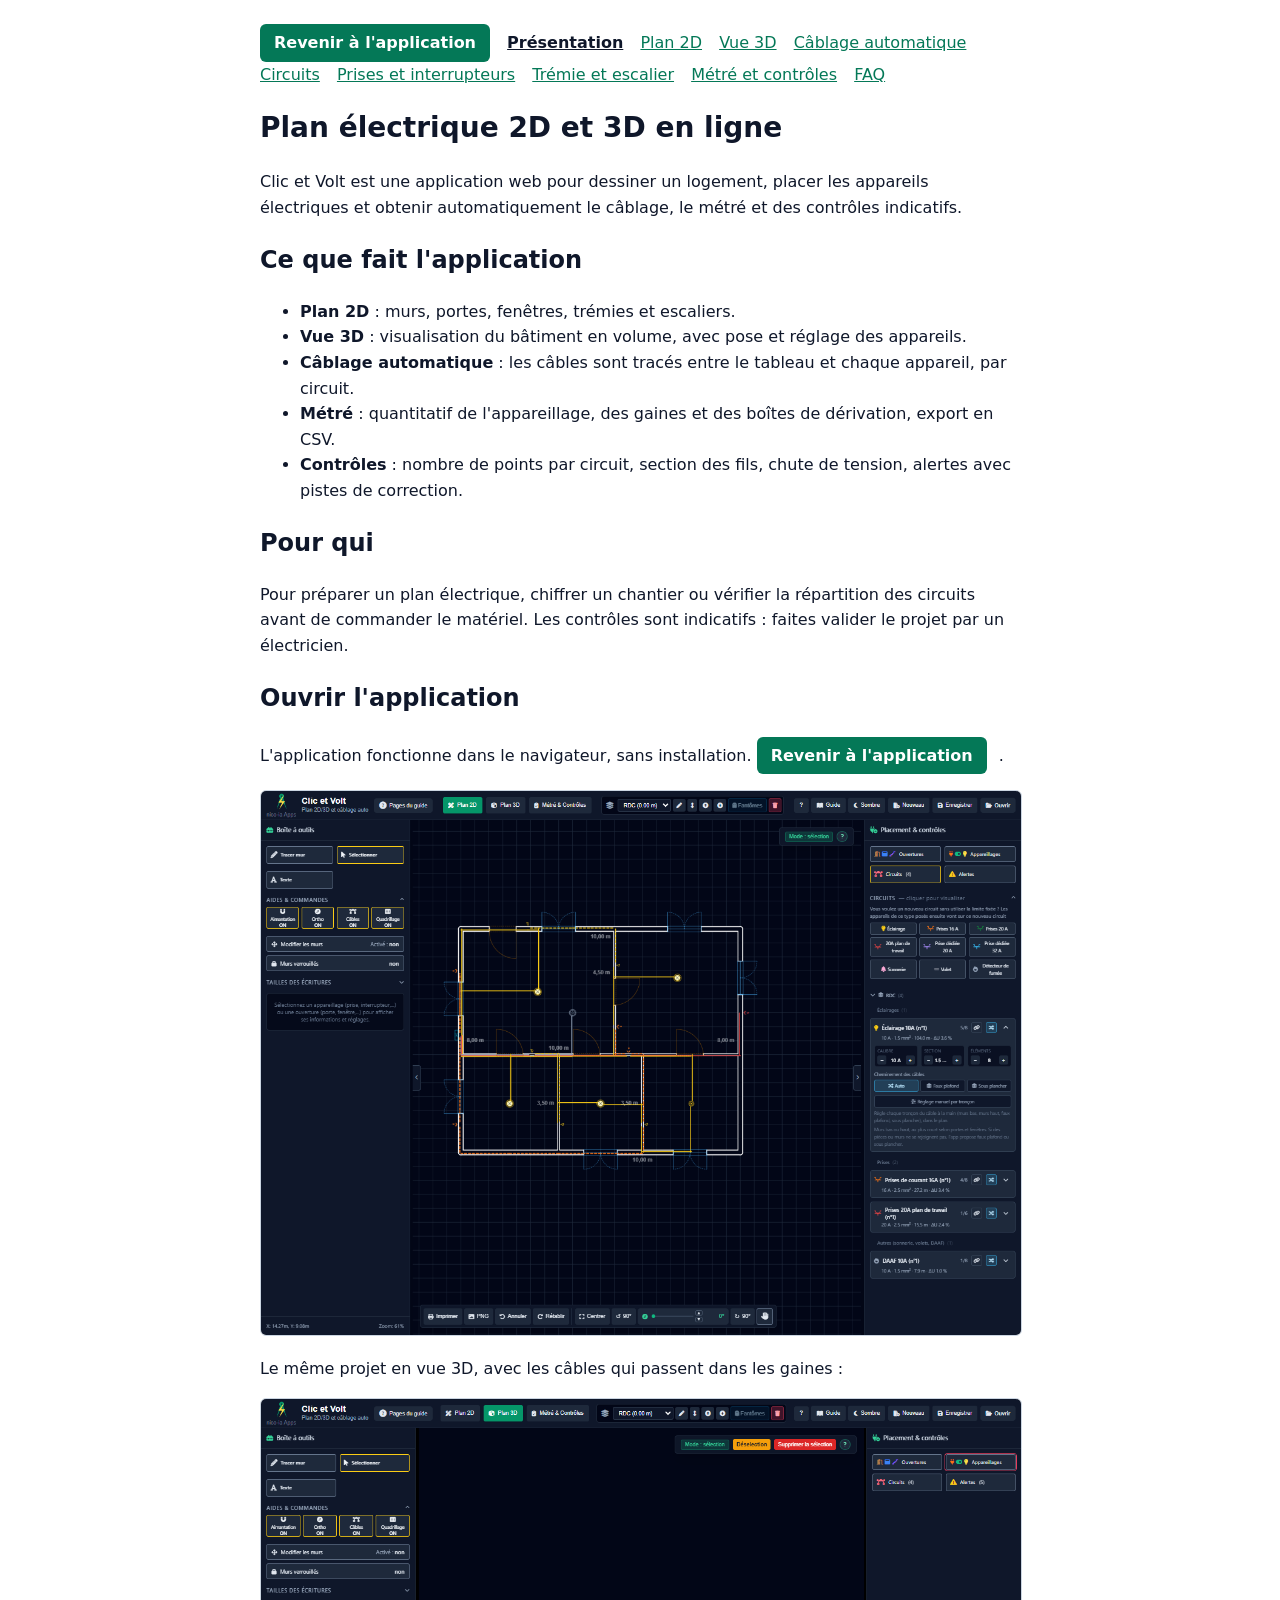
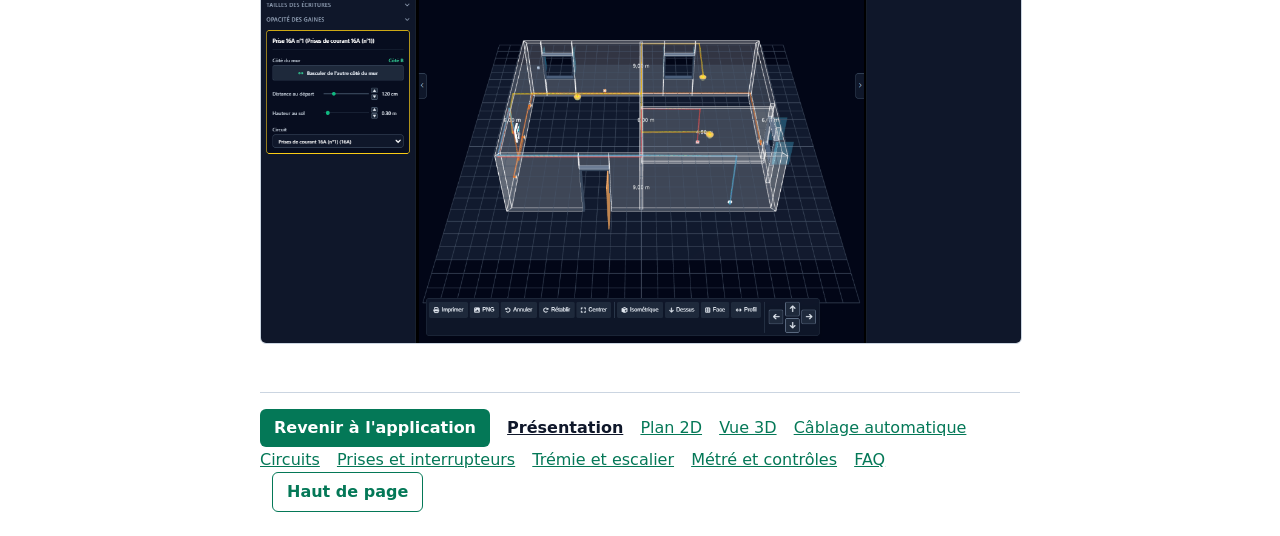
==== presentation.html @ 8d117a07 "Guide intégré : pages de présentation, captures et SEO Guide intégré : pages de présentation, captur" ====
<!DOCTYPE html>
<html lang="fr">
<head>
  <meta charset="UTF-8">
  <link rel="icon" href="/favicon.svg" type="image/svg+xml">
  <meta name="viewport" content="width=device-width, initial-scale=1.0">
  <title>Plan électrique 2D et 3D en ligne | Clic et Volt</title>
  <meta name="description" content="Clic et Volt : dessinez votre logement en 2D, visualisez-le en 3D, et obtenez le câblage électrique automatique, le métré et des contrôles par circuit.">
  <link rel="canonical" href="https://clic-et-volt.vercel.app/presentation">
  <meta property="og:type" content="website">
  <meta property="og:title" content="Plan électrique 2D et 3D en ligne | Clic et Volt">
  <meta property="og:description" content="Plan électrique 2D et 3D, câblage automatique, métré et contrôles par circuit.">
  <meta name="robots" content="index, follow">
  <style>
    body { font-family: system-ui, sans-serif; max-width: 760px; margin: 0 auto; padding: 24px; line-height: 1.6; color: #0f172a; }
    h1 { font-size: 28px; }
    a { color: #047857; }
    nav a { margin-right: 12px; }
    .btn-app { display: inline-block; margin-right: 12px; padding: 6px 14px; border-radius: 6px; background: #047857; color: #fff; text-decoration: none; font-weight: 600; }
    .btn-app:hover { background: #065f46; color: #fff; }
    nav a[aria-current="page"] { color: #0f172a; font-weight: 700; text-decoration: underline; }
    nav.bas { margin-top: 48px; padding-top: 16px; border-top: 1px solid #cbd5e1; }
    .btn-haut { display: inline-block; margin-left: 12px; padding: 6px 14px; border: 1px solid #047857; border-radius: 6px; color: #047857; text-decoration: none; font-weight: 600; }
    .guide-shot { display: block; max-width: 100%; margin: 12px 0 20px; border: 1px solid #cbd5e1; border-radius: 6px; }
  </style>
</head>
<body>
  <nav>
    <a href="/" class="btn-app">Revenir à l'application</a>
    <a href="/presentation" aria-current="page">Présentation</a>
    <a href="/guide/plan-2d">Plan 2D</a>
    <a href="/guide/vue-3d">Vue 3D</a>
    <a href="/guide/cablage-automatique">Câblage automatique</a>
    <a href="/guide/circuits">Circuits</a>
    <a href="/guide/prises-interrupteurs">Prises et interrupteurs</a>
    <a href="/guide/tremie-escalier">Trémie et escalier</a>
    <a href="/guide/metre-controles">Métré et contrôles</a>
    <a href="/guide/faq">FAQ</a>
  </nav>
  <main>
    <h1>Plan électrique 2D et 3D en ligne</h1>
    <p>Clic et Volt est une application web pour dessiner un logement, placer les appareils électriques et obtenir automatiquement le câblage, le métré et des contrôles indicatifs.</p>

    <h2>Ce que fait l'application</h2>
    <ul>
      <li><strong>Plan 2D</strong> : murs, portes, fenêtres, trémies et escaliers.</li>
      <li><strong>Vue 3D</strong> : visualisation du bâtiment en volume, avec pose et réglage des appareils.</li>
      <li><strong>Câblage automatique</strong> : les câbles sont tracés entre le tableau et chaque appareil, par circuit.</li>
      <li><strong>Métré</strong> : quantitatif de l'appareillage, des gaines et des boîtes de dérivation, export en CSV.</li>
      <li><strong>Contrôles</strong> : nombre de points par circuit, section des fils, chute de tension, alertes avec pistes de correction.</li>
    </ul>

    <h2>Pour qui</h2>
    <p>Pour préparer un plan électrique, chiffrer un chantier ou vérifier la répartition des circuits avant de commander le matériel. Les contrôles sont indicatifs : faites valider le projet par un électricien.</p>

    <h2>Ouvrir l'application</h2>
    <p>L'application fonctionne dans le navigateur, sans installation. <a href="/" class="btn-app">Revenir à l'application</a>.</p>
    <img class="guide-shot" src="/guide/img/app-apercu.png" alt="Vue d'ensemble de Clic et Volt : plan 2D de la maison d'exemple, avec la barre d'outils du haut, la barre du bas et le panneau de placement à droite">
    <p>Le même projet en vue 3D, avec les câbles qui passent dans les gaines :</p>
    <img class="guide-shot" src="/guide/img/app-apercu-3d.png" alt="Vue 3D de la maison d'exemple : bâtiment en volume avec les câbles, et le panneau de gauche d'une prise sélectionnée">
  </main>

  <nav class="bas">
    <a href="/" class="btn-app">Revenir à l'application</a>
    <a href="/presentation" aria-current="page">Présentation</a>
    <a href="/guide/plan-2d">Plan 2D</a>
    <a href="/guide/vue-3d">Vue 3D</a>
    <a href="/guide/cablage-automatique">Câblage automatique</a>
    <a href="/guide/circuits">Circuits</a>
    <a href="/guide/prises-interrupteurs">Prises et interrupteurs</a>
    <a href="/guide/tremie-escalier">Trémie et escalier</a>
    <a href="/guide/metre-controles">Métré et contrôles</a>
    <a href="/guide/faq">FAQ</a>
    <a href="#" class="btn-haut">Haut de page</a>
  </nav>
<script src="/js/guide-links.js" defer></script>
</body>
</html>
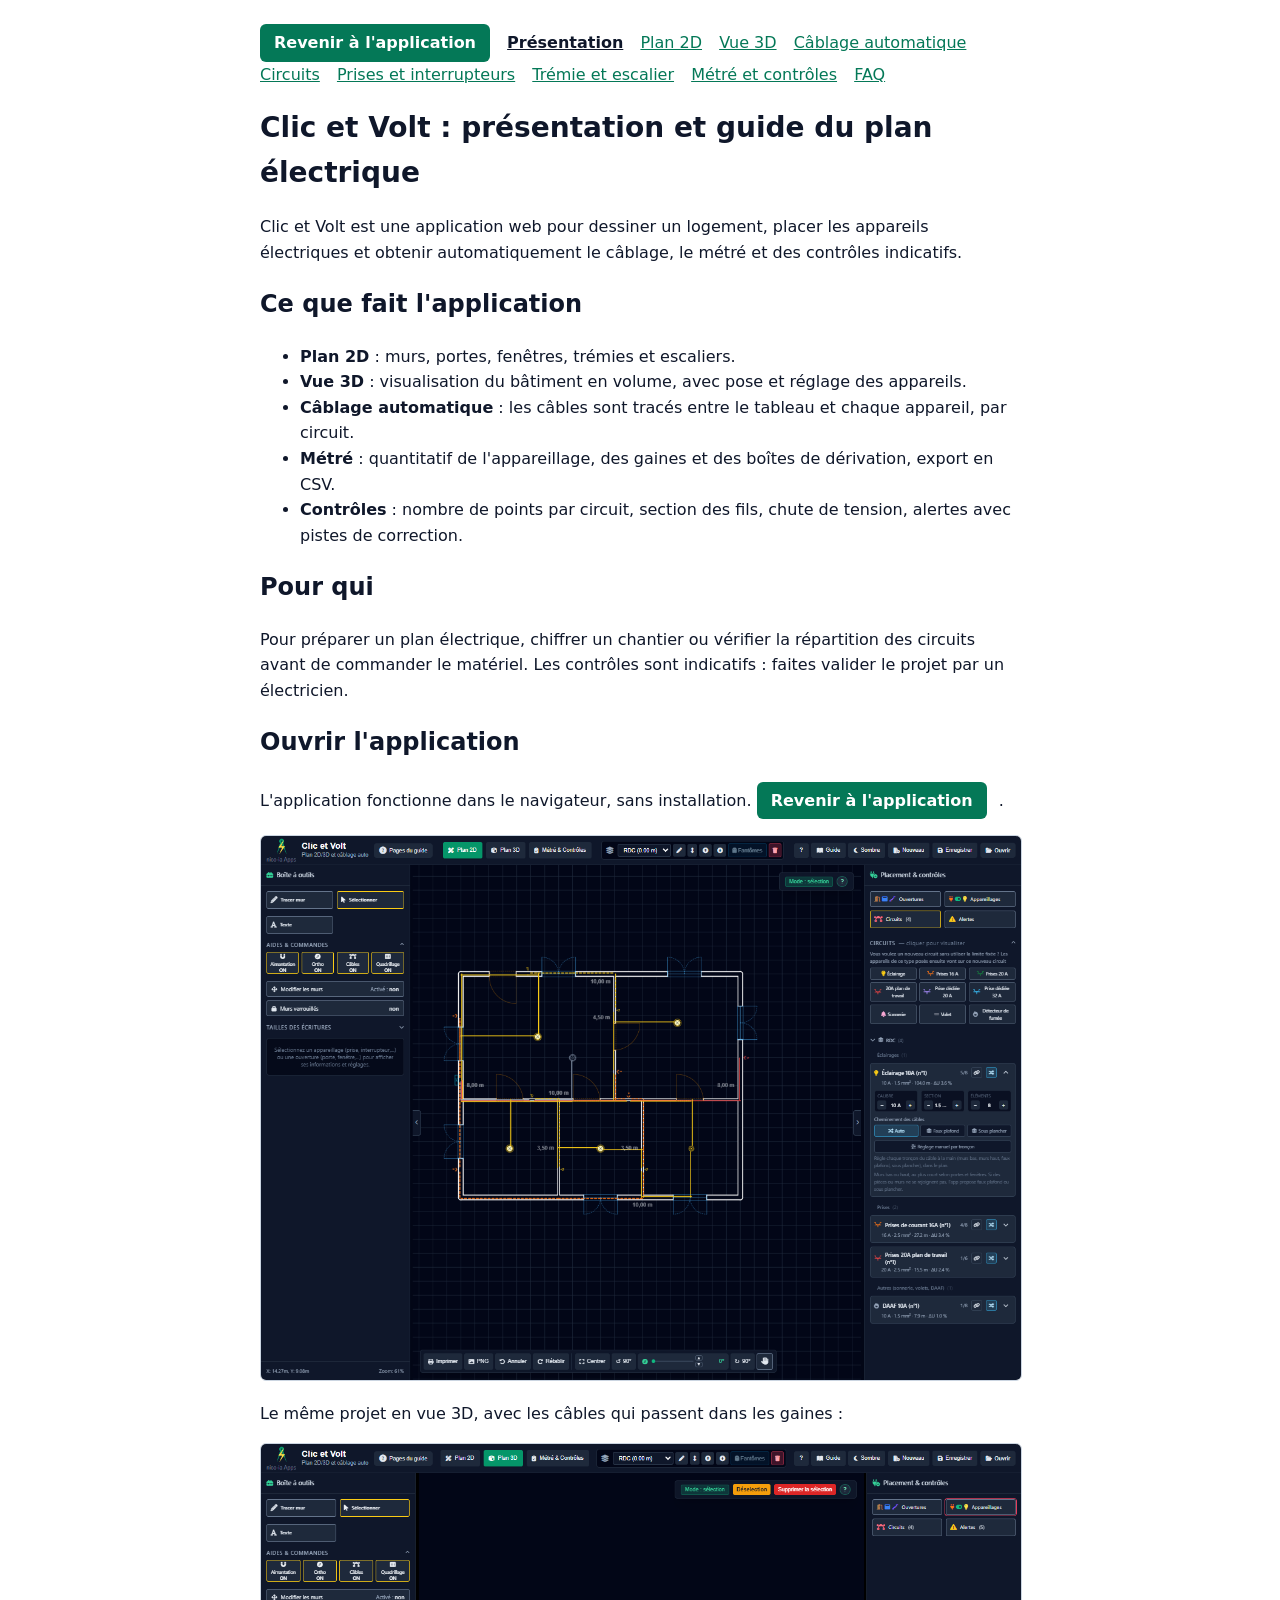
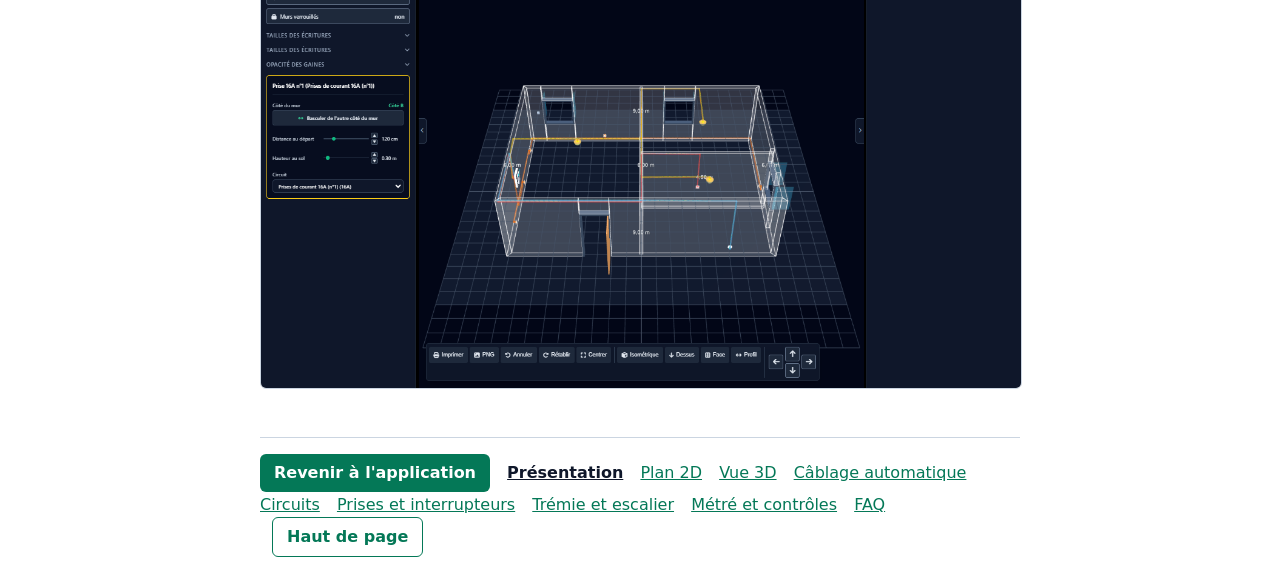
==== commit 27e15e74: "balise google" ====
--- a/presentation.html
+++ b/presentation.html
@@ -4,12 +4,12 @@
   <meta charset="UTF-8">
   <link rel="icon" href="/favicon.svg" type="image/svg+xml">
   <meta name="viewport" content="width=device-width, initial-scale=1.0">
-  <title>Plan électrique 2D et 3D en ligne | Clic et Volt</title>
-  <meta name="description" content="Clic et Volt : dessinez votre logement en 2D, visualisez-le en 3D, et obtenez le câblage électrique automatique, le métré et des contrôles par circuit.">
+  <title>Clic et Volt : présentation et guide du plan électrique</title>
+  <meta name="description" content="Présentation de Clic et Volt, l'application web qui dessine un logement en 2D et 3D et calcule le câblage, le métré et les contrôles par circuit. Pour particuliers et artisans.">
   <link rel="canonical" href="https://clic-et-volt.vercel.app/presentation">
   <meta property="og:type" content="website">
-  <meta property="og:title" content="Plan électrique 2D et 3D en ligne | Clic et Volt">
-  <meta property="og:description" content="Plan électrique 2D et 3D, câblage automatique, métré et contrôles par circuit.">
+  <meta property="og:title" content="Clic et Volt : présentation et guide du plan électrique">
+  <meta property="og:description" content="Présentation de Clic et Volt, l’application web qui dessine un logement en 2D et 3D et calcule le câblage, le métré et les contrôles par circuit. Pour particuliers et artisans.">
   <meta name="robots" content="index, follow">
   <style>
     body { font-family: system-ui, sans-serif; max-width: 760px; margin: 0 auto; padding: 24px; line-height: 1.6; color: #0f172a; }
@@ -38,7 +38,7 @@
     <a href="/guide/faq">FAQ</a>
   </nav>
   <main>
-    <h1>Plan électrique 2D et 3D en ligne</h1>
+    <h1>Clic et Volt : présentation et guide du plan électrique</h1>
     <p>Clic et Volt est une application web pour dessiner un logement, placer les appareils électriques et obtenir automatiquement le câblage, le métré et des contrôles indicatifs.</p>
 
     <h2>Ce que fait l'application</h2>
